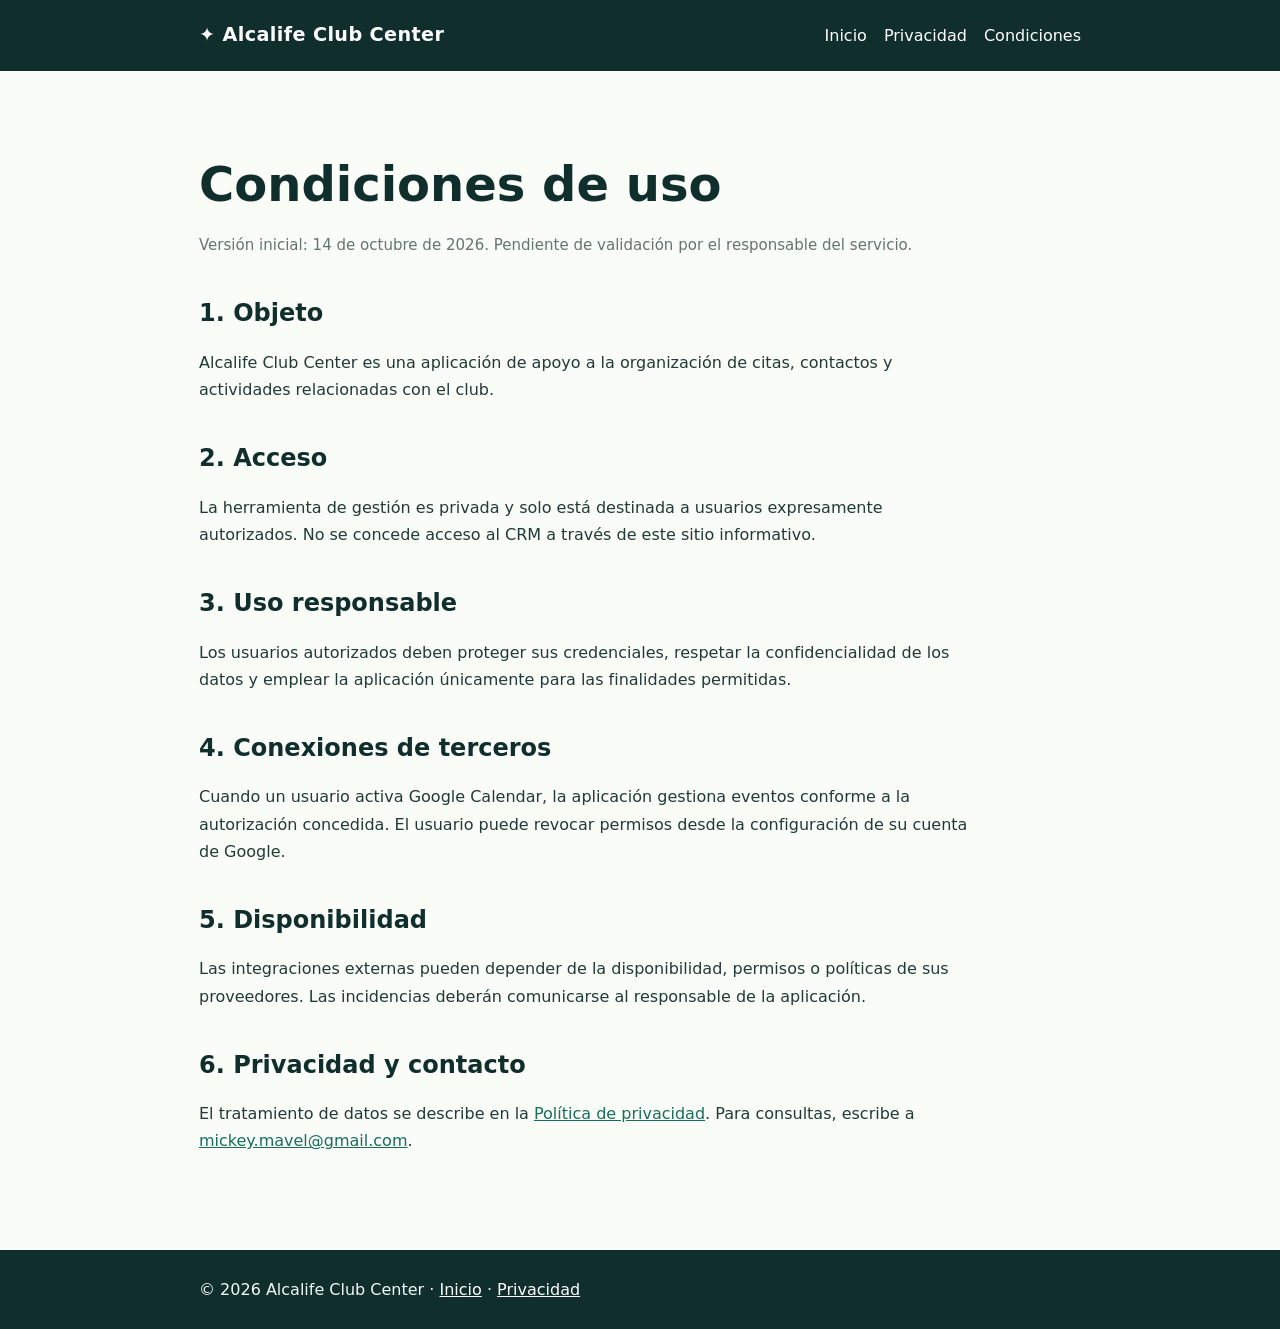
==== condiciones.html @ 59462d68 "Add files via upload" ====
<!doctype html><html lang="es"><head><meta charset="utf-8"><meta name="viewport" content="width=device-width, initial-scale=1"><meta name="description" content="Condiciones de uso de Alcalife Club Center."><title>Condiciones de uso | Alcalife Club Center</title><link rel="stylesheet" href="styles.css"></head><body><a class="skip" href="#contenido">Saltar al contenido</a><header><div class="wrap bar"><a class="brand" href="index.html">✦ Alcalife Club Center</a><nav aria-label="Navegación"><a href="index.html">Inicio</a><a href="privacidad.html">Privacidad</a><a href="condiciones.html">Condiciones</a></nav></div></header><main class="wrap content legal" id="contenido"><h1>Condiciones de uso</h1><p class="small">Versión inicial: 14 de octubre de 2026. Pendiente de validación por el responsable del servicio.</p><section><h2>1. Objeto</h2><p>Alcalife Club Center es una aplicación de apoyo a la organización de citas, contactos y actividades relacionadas con el club.</p></section><section><h2>2. Acceso</h2><p>La herramienta de gestión es privada y solo está destinada a usuarios expresamente autorizados. No se concede acceso al CRM a través de este sitio informativo.</p></section><section><h2>3. Uso responsable</h2><p>Los usuarios autorizados deben proteger sus credenciales, respetar la confidencialidad de los datos y emplear la aplicación únicamente para las finalidades permitidas.</p></section><section><h2>4. Conexiones de terceros</h2><p>Cuando un usuario activa Google Calendar, la aplicación gestiona eventos conforme a la autorización concedida. El usuario puede revocar permisos desde la configuración de su cuenta de Google.</p></section><section><h2>5. Disponibilidad</h2><p>Las integraciones externas pueden depender de la disponibilidad, permisos o políticas de sus proveedores. Las incidencias deberán comunicarse al responsable de la aplicación.</p></section><section><h2>6. Privacidad y contacto</h2><p>El tratamiento de datos se describe en la <a href="privacidad.html">Política de privacidad</a>. Para consultas, escribe a <a href="mailto:mickey.mavel@gmail.com">mickey.mavel@gmail.com</a>.</p></section></main><footer><div class="wrap">© 2026 Alcalife Club Center · <a href="index.html">Inicio</a> · <a href="privacidad.html">Privacidad</a></div></footer></body></html>
---- styles.css ----
:root{--green:#238871;--deep:#102e2c;--mint:#d8f2e7;--cream:#fafcf8;--ink:#213a35;--muted:#63756d}*{box-sizing:border-box}body{margin:0;background:var(--cream);color:var(--ink);font:16px/1.7 system-ui,-apple-system,Segoe UI,Arial,sans-serif}a{color:#176e5b}a:hover{text-decoration-thickness:2px}.wrap{max-width:930px;margin:auto;padding:0 24px}header{background:var(--deep);color:white}header .bar{display:flex;gap:16px;align-items:center;justify-content:space-between;flex-wrap:wrap;padding-top:19px;padding-bottom:19px}header a{color:white;text-decoration:none}header nav{display:flex;gap:17px;flex-wrap:wrap}header .brand{font-weight:800;font-size:1.2rem;letter-spacing:.02em}main{min-height:70vh}.hero{padding:68px 0 54px;background:linear-gradient(130deg,#def6e9,#f8fbf5)}.eyebrow{color:#176e5b;text-transform:uppercase;letter-spacing:.14em;font-weight:750;font-size:.82rem}h1{font-size:clamp(2.2rem,6vw,3.8rem);line-height:1.1;margin:.2em 0 .45em;color:var(--deep)}h2{color:var(--deep);line-height:1.24;margin-top:1.7em}p{max-width:76ch}.lead{font-size:1.2rem}.content{padding-top:35px;padding-bottom:65px}.cards{display:grid;grid-template-columns:repeat(auto-fit,minmax(220px,1fr));gap:18px;margin:30px 0}.card{border:1px solid #d7e7df;background:white;border-radius:18px;padding:22px}.card h2{font-size:1.24rem;margin-top:0}.notice{background:#ecf8f0;border-left:4px solid var(--green);padding:15px 20px;border-radius:6px}footer{background:var(--deep);color:#f0faf5;padding:26px 0}footer a{color:white}.small{font-size:.94rem;color:var(--muted)}.legal h1{font-size:clamp(2rem,5vw,3rem);margin-top:1.1em}.legal section{margin:30px 0}.skip{position:absolute;left:-9999px}.skip:focus{left:20px;top:20px;background:white;padding:10px;z-index:5}@media(max-width:600px){header .bar{align-items:flex-start}.hero{padding:45px 0}}
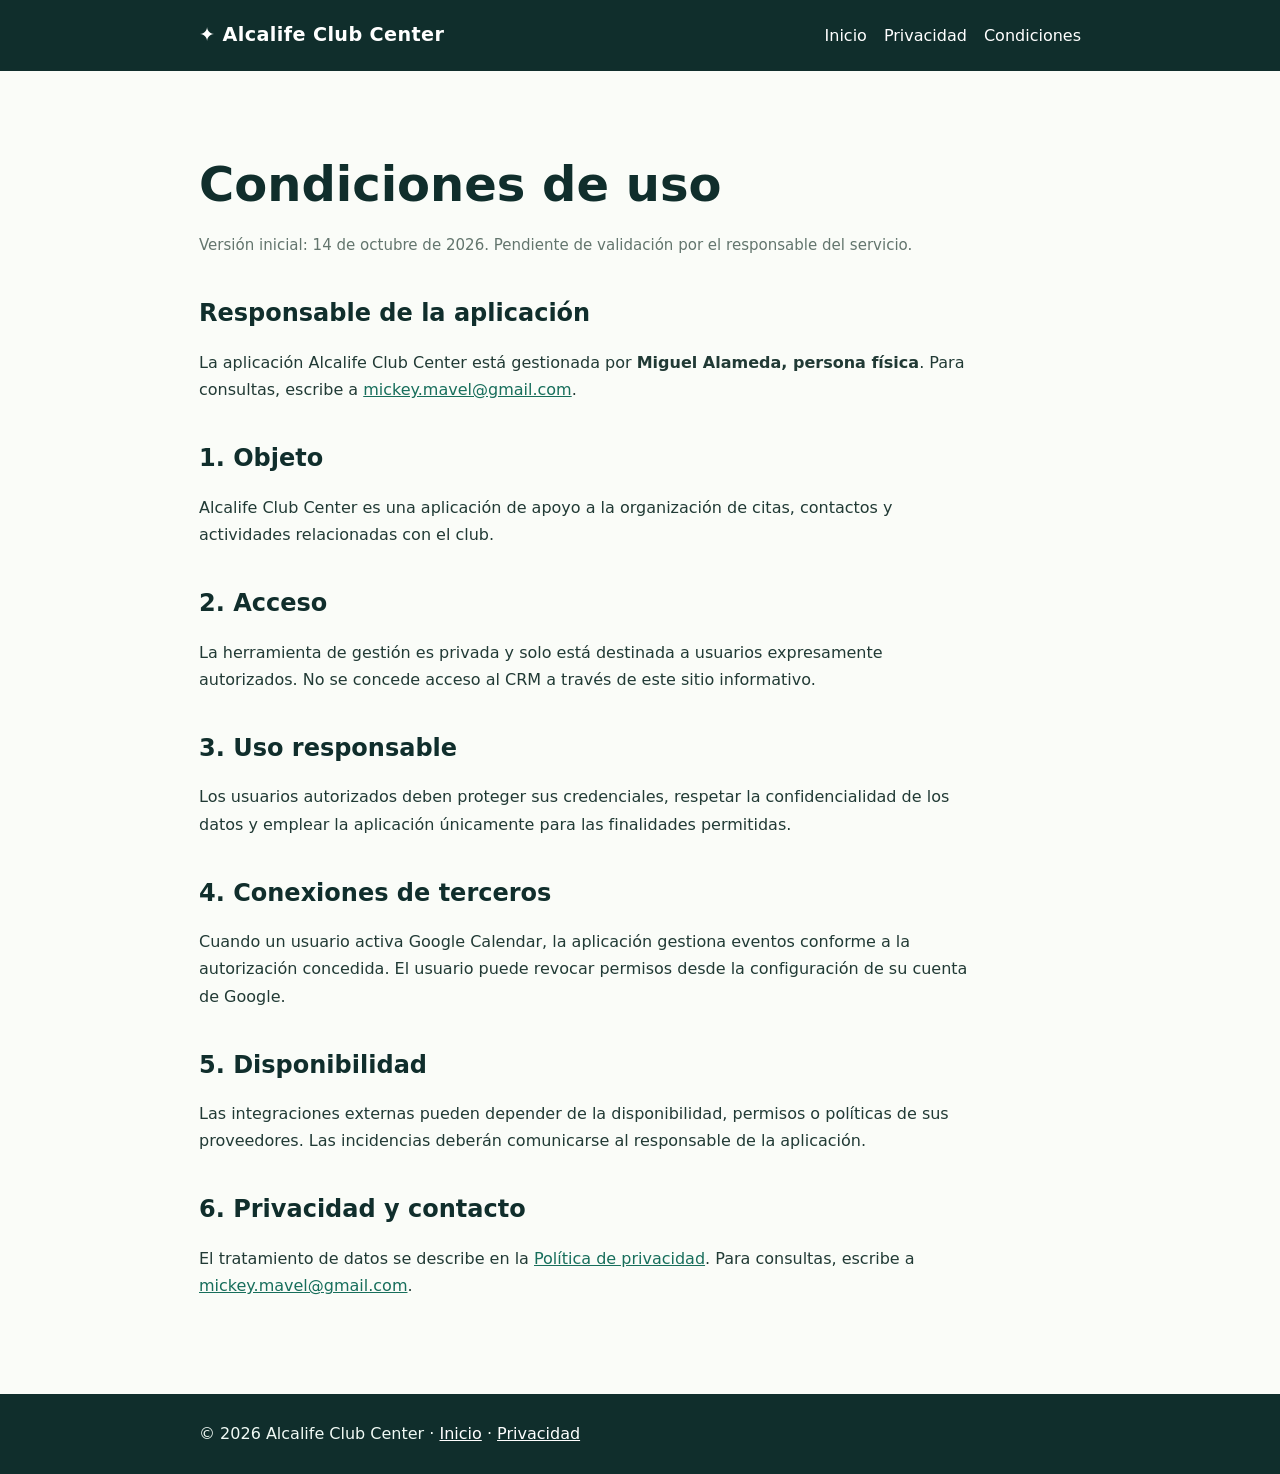
==== commit d39f16bc: "Add files via upload" ====
--- a/condiciones.html
+++ b/condiciones.html
@@ -1 +1 @@
-<!doctype html><html lang="es"><head><meta charset="utf-8"><meta name="viewport" content="width=device-width, initial-scale=1"><meta name="description" content="Condiciones de uso de Alcalife Club Center."><title>Condiciones de uso | Alcalife Club Center</title><link rel="stylesheet" href="styles.css"></head><body><a class="skip" href="#contenido">Saltar al contenido</a><header><div class="wrap bar"><a class="brand" href="index.html">✦ Alcalife Club Center</a><nav aria-label="Navegación"><a href="index.html">Inicio</a><a href="privacidad.html">Privacidad</a><a href="condiciones.html">Condiciones</a></nav></div></header><main class="wrap content legal" id="contenido"><h1>Condiciones de uso</h1><p class="small">Versión inicial: 14 de octubre de 2026. Pendiente de validación por el responsable del servicio.</p><section><h2>1. Objeto</h2><p>Alcalife Club Center es una aplicación de apoyo a la organización de citas, contactos y actividades relacionadas con el club.</p></section><section><h2>2. Acceso</h2><p>La herramienta de gestión es privada y solo está destinada a usuarios expresamente autorizados. No se concede acceso al CRM a través de este sitio informativo.</p></section><section><h2>3. Uso responsable</h2><p>Los usuarios autorizados deben proteger sus credenciales, respetar la confidencialidad de los datos y emplear la aplicación únicamente para las finalidades permitidas.</p></section><section><h2>4. Conexiones de terceros</h2><p>Cuando un usuario activa Google Calendar, la aplicación gestiona eventos conforme a la autorización concedida. El usuario puede revocar permisos desde la configuración de su cuenta de Google.</p></section><section><h2>5. Disponibilidad</h2><p>Las integraciones externas pueden depender de la disponibilidad, permisos o políticas de sus proveedores. Las incidencias deberán comunicarse al responsable de la aplicación.</p></section><section><h2>6. Privacidad y contacto</h2><p>El tratamiento de datos se describe en la <a href="privacidad.html">Política de privacidad</a>. Para consultas, escribe a <a href="mailto:mickey.mavel@gmail.com">mickey.mavel@gmail.com</a>.</p></section></main><footer><div class="wrap">© 2026 Alcalife Club Center · <a href="index.html">Inicio</a> · <a href="privacidad.html">Privacidad</a></div></footer></body></html>
+<!doctype html><html lang="es"><head><meta charset="utf-8"><meta name="viewport" content="width=device-width, initial-scale=1"><meta name="description" content="Condiciones de uso de Alcalife Club Center."><title>Condiciones de uso | Alcalife Club Center</title><link rel="stylesheet" href="styles.css"></head><body><a class="skip" href="#contenido">Saltar al contenido</a><header><div class="wrap bar"><a class="brand" href="index.html">✦ Alcalife Club Center</a><nav aria-label="Navegación"><a href="index.html">Inicio</a><a href="privacidad.html">Privacidad</a><a href="condiciones.html">Condiciones</a></nav></div></header><main class="wrap content legal" id="contenido"><h1>Condiciones de uso</h1><p class="small">Versión inicial: 14 de octubre de 2026. Pendiente de validación por el responsable del servicio.</p><section><h2>Responsable de la aplicación</h2><p>La aplicación Alcalife Club Center está gestionada por <strong>Miguel Alameda, persona física</strong>. Para consultas, escribe a <a href="mailto:mickey.mavel@gmail.com">mickey.mavel@gmail.com</a>.</p></section><section><h2>1. Objeto</h2><p>Alcalife Club Center es una aplicación de apoyo a la organización de citas, contactos y actividades relacionadas con el club.</p></section><section><h2>2. Acceso</h2><p>La herramienta de gestión es privada y solo está destinada a usuarios expresamente autorizados. No se concede acceso al CRM a través de este sitio informativo.</p></section><section><h2>3. Uso responsable</h2><p>Los usuarios autorizados deben proteger sus credenciales, respetar la confidencialidad de los datos y emplear la aplicación únicamente para las finalidades permitidas.</p></section><section><h2>4. Conexiones de terceros</h2><p>Cuando un usuario activa Google Calendar, la aplicación gestiona eventos conforme a la autorización concedida. El usuario puede revocar permisos desde la configuración de su cuenta de Google.</p></section><section><h2>5. Disponibilidad</h2><p>Las integraciones externas pueden depender de la disponibilidad, permisos o políticas de sus proveedores. Las incidencias deberán comunicarse al responsable de la aplicación.</p></section><section><h2>6. Privacidad y contacto</h2><p>El tratamiento de datos se describe en la <a href="privacidad.html">Política de privacidad</a>. Para consultas, escribe a <a href="mailto:mickey.mavel@gmail.com">mickey.mavel@gmail.com</a>.</p></section></main><footer><div class="wrap">© 2026 Alcalife Club Center · <a href="index.html">Inicio</a> · <a href="privacidad.html">Privacidad</a></div></footer></body></html>
